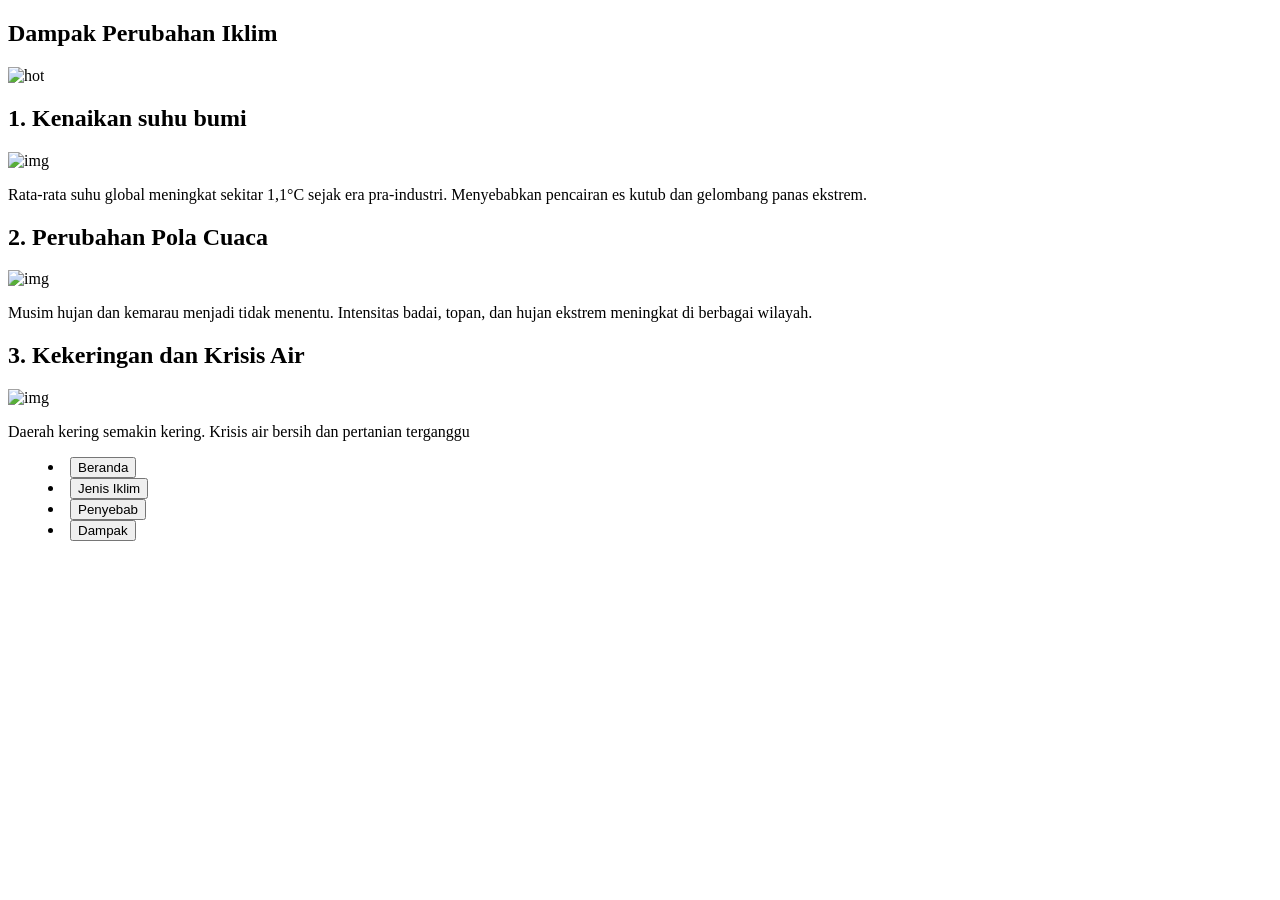
==== dampak/index.html @ c879139a "webcuy" ====
<!DOCTYPE html><html lang="en"> <head><meta charset="utf-8"><link rel="icon" type="image/svg+xml" href="/favicon.svg"><link rel="icon" href="/favicon.ico"><meta name="viewport" content="width=device-width"><meta name="generator" content="Astro v6.1.3"><title>Infografis</title><link rel="stylesheet" href="/infografis-norliana-saina/_astro/bg.Qd3mL6jk.css"></head> <body class="min-h-screen bg-slate-50 flex items-center justify-center p-4"> <main class="w-full max-w-105 h-200 bg-no-repeat bg-cover bg-center rounded-3xl shadow-xl overflow-hidden flex flex-col justify-between" style="background-image: url(/infografis-norliana-saina/_astro/bg.DWAnFoIz.png)"> <section class="flex-1 flex flex-col py-8 gap-4">  <header> <h1 class="h-15 font-black text-3xl text-center px-20 text-[#023D67]">
Dampak Perubahan Iklim
</h1> <div class="w-full flex justify-center"> <img src="/infografis-norliana-saina/_astro/hot.CMorAWxI_3IsmW.webp" alt="hot" loading="lazy" decoding="async" width="150" height="150"> </div> </header> <main class="flex flex-col gap-10 px-4"> <div class="relative"> <h1 class="text-sm font-bold bg-[#FFC2BD] w-fit px-7 py-3 rounded-2xl absolute right-5 bottom-24">1. Kenaikan suhu bumi</h1> <div class="flex bg-[#FFEEEE] rounded-2xl gap-4 px-4 py-2 items-center"> <img src="/infografis-norliana-saina/_astro/erhot.DymVqB3u_Z1nteyw.webp" alt="img" loading="lazy" decoding="async" width="91" height="97"> <p class="text-sm text-justify">Rata-rata suhu global meningkat sekitar 1,1°C sejak era pra-industri. Menyebabkan pencairan es kutub dan gelombang panas ekstrem.</p> </div> </div> <div class="relative"> <h1 class="text-sm font-bold bg-[#FFC2BD] w-fit px-7 py-3 rounded-2xl absolute right-5 bottom-24">2. Perubahan Pola Cuaca</h1> <div class="flex bg-[#FFEEEE] rounded-2xl gap-4 px-4 py-2 items-center"> <img src="/infografis-norliana-saina/_astro/cloud.qaoGCnKx_ZLErIx.webp" alt="img" loading="lazy" decoding="async" width="91" height="91"> <p class="text-sm text-justify">Musim hujan dan kemarau menjadi tidak menentu. Intensitas badai, topan, dan hujan ekstrem meningkat di berbagai wilayah.</p> </div> </div> <div class="relative"> <h1 class="text-sm font-bold bg-[#FFC2BD] w-fit px-7 py-3 rounded-2xl absolute right-5 bottom-24">3. Kekeringan dan Krisis Air</h1> <div class="flex bg-[#FFEEEE] rounded-2xl gap-4 px-4 py-2 items-center"> <img src="/infografis-norliana-saina/_astro/dedtree.DU8UoXkV_Z10Db6I.webp" alt="img" loading="lazy" decoding="async" width="77" height="91"> <p class="text-sm text-justify">Daerah kering semakin kering. Krisis air bersih dan pertanian terganggu</p> </div> </div> </main>  </section> <nav class="bg-[#0C3C1C] w-full py-4"> <menu class="flex gap-4 justify-center"> <li> <a href="/"><button class="text-white bg-[#A4D2B430] px-4 py-4 rounded-4xl text-xs">Beranda</button></a> </li> <li> <a href="/jenis"><button class="text-white bg-[#A4D2B430] px-4 py-4 rounded-4xl text-xs">Jenis Iklim</button></a> </li> <li> <a href="/penyebab"><button class="text-white bg-[#A4D2B430] px-4 py-4 rounded-4xl text-xs">Penyebab</button></a> </li> <li> <a href="/dampak"><button class="text-white bg-[#A4D2B430] px-4 py-4 rounded-4xl text-xs">Dampak</button></a> </li> </menu> </nav> </main> </body></html>
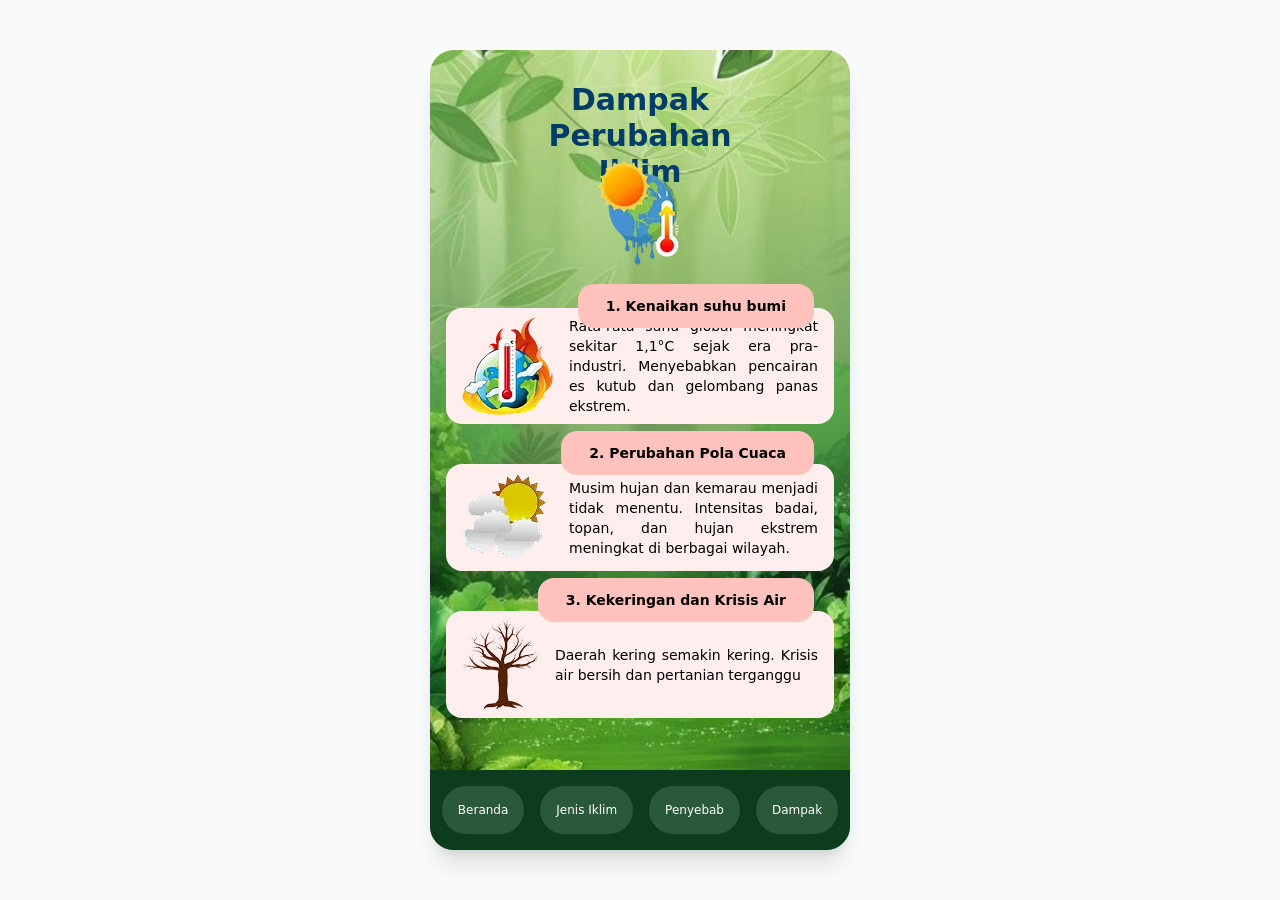
==== commit 87757d3e: "root" ====
--- a/dampak/index.html
+++ b/dampak/index.html
@@ -1,3 +1,3 @@
-<!DOCTYPE html><html lang="en"> <head><meta charset="utf-8"><link rel="icon" type="image/svg+xml" href="/favicon.svg"><link rel="icon" href="/favicon.ico"><meta name="viewport" content="width=device-width"><meta name="generator" content="Astro v6.1.3"><title>Infografis</title><link rel="stylesheet" href="/infografis-norliana-saina/_astro/bg.Qd3mL6jk.css"></head> <body class="min-h-screen bg-slate-50 flex items-center justify-center p-4"> <main class="w-full max-w-105 h-200 bg-no-repeat bg-cover bg-center rounded-3xl shadow-xl overflow-hidden flex flex-col justify-between" style="background-image: url(/infografis-norliana-saina/_astro/bg.DWAnFoIz.png)"> <section class="flex-1 flex flex-col py-8 gap-4">  <header> <h1 class="h-15 font-black text-3xl text-center px-20 text-[#023D67]">
+<!DOCTYPE html><html lang="en"> <head><meta charset="utf-8"><link rel="icon" type="image/svg+xml" href="/favicon.svg"><link rel="icon" href="/favicon.ico"><meta name="viewport" content="width=device-width"><meta name="generator" content="Astro v6.1.3"><title>Infografis</title><link rel="stylesheet" href="/_astro/bg.Qd3mL6jk.css"></head> <body class="min-h-screen bg-slate-50 flex items-center justify-center p-4"> <main class="w-full max-w-105 h-200 bg-no-repeat bg-cover bg-center rounded-3xl shadow-xl overflow-hidden flex flex-col justify-between" style="background-image: url(/_astro/bg.DWAnFoIz.png)"> <section class="flex-1 flex flex-col py-8 gap-4">  <header> <h1 class="h-15 font-black text-3xl text-center px-20 text-[#023D67]">
 Dampak Perubahan Iklim
-</h1> <div class="w-full flex justify-center"> <img src="/infografis-norliana-saina/_astro/hot.CMorAWxI_3IsmW.webp" alt="hot" loading="lazy" decoding="async" width="150" height="150"> </div> </header> <main class="flex flex-col gap-10 px-4"> <div class="relative"> <h1 class="text-sm font-bold bg-[#FFC2BD] w-fit px-7 py-3 rounded-2xl absolute right-5 bottom-24">1. Kenaikan suhu bumi</h1> <div class="flex bg-[#FFEEEE] rounded-2xl gap-4 px-4 py-2 items-center"> <img src="/infografis-norliana-saina/_astro/erhot.DymVqB3u_Z1nteyw.webp" alt="img" loading="lazy" decoding="async" width="91" height="97"> <p class="text-sm text-justify">Rata-rata suhu global meningkat sekitar 1,1°C sejak era pra-industri. Menyebabkan pencairan es kutub dan gelombang panas ekstrem.</p> </div> </div> <div class="relative"> <h1 class="text-sm font-bold bg-[#FFC2BD] w-fit px-7 py-3 rounded-2xl absolute right-5 bottom-24">2. Perubahan Pola Cuaca</h1> <div class="flex bg-[#FFEEEE] rounded-2xl gap-4 px-4 py-2 items-center"> <img src="/infografis-norliana-saina/_astro/cloud.qaoGCnKx_ZLErIx.webp" alt="img" loading="lazy" decoding="async" width="91" height="91"> <p class="text-sm text-justify">Musim hujan dan kemarau menjadi tidak menentu. Intensitas badai, topan, dan hujan ekstrem meningkat di berbagai wilayah.</p> </div> </div> <div class="relative"> <h1 class="text-sm font-bold bg-[#FFC2BD] w-fit px-7 py-3 rounded-2xl absolute right-5 bottom-24">3. Kekeringan dan Krisis Air</h1> <div class="flex bg-[#FFEEEE] rounded-2xl gap-4 px-4 py-2 items-center"> <img src="/infografis-norliana-saina/_astro/dedtree.DU8UoXkV_Z10Db6I.webp" alt="img" loading="lazy" decoding="async" width="77" height="91"> <p class="text-sm text-justify">Daerah kering semakin kering. Krisis air bersih dan pertanian terganggu</p> </div> </div> </main>  </section> <nav class="bg-[#0C3C1C] w-full py-4"> <menu class="flex gap-4 justify-center"> <li> <a href="/"><button class="text-white bg-[#A4D2B430] px-4 py-4 rounded-4xl text-xs">Beranda</button></a> </li> <li> <a href="/jenis"><button class="text-white bg-[#A4D2B430] px-4 py-4 rounded-4xl text-xs">Jenis Iklim</button></a> </li> <li> <a href="/penyebab"><button class="text-white bg-[#A4D2B430] px-4 py-4 rounded-4xl text-xs">Penyebab</button></a> </li> <li> <a href="/dampak"><button class="text-white bg-[#A4D2B430] px-4 py-4 rounded-4xl text-xs">Dampak</button></a> </li> </menu> </nav> </main> </body></html>+</h1> <div class="w-full flex justify-center"> <img src="/_astro/hot.CMorAWxI_Z28eQx7.webp" alt="hot" loading="lazy" decoding="async" width="150" height="150"> </div> </header> <main class="flex flex-col gap-10 px-4"> <div class="relative"> <h1 class="text-sm font-bold bg-[#FFC2BD] w-fit px-7 py-3 rounded-2xl absolute right-5 bottom-24">1. Kenaikan suhu bumi</h1> <div class="flex bg-[#FFEEEE] rounded-2xl gap-4 px-4 py-2 items-center"> <img src="/_astro/erhot.DymVqB3u_19YUg6.webp" alt="img" loading="lazy" decoding="async" width="91" height="97"> <p class="text-sm text-justify">Rata-rata suhu global meningkat sekitar 1,1°C sejak era pra-industri. Menyebabkan pencairan es kutub dan gelombang panas ekstrem.</p> </div> </div> <div class="relative"> <h1 class="text-sm font-bold bg-[#FFC2BD] w-fit px-7 py-3 rounded-2xl absolute right-5 bottom-24">2. Perubahan Pola Cuaca</h1> <div class="flex bg-[#FFEEEE] rounded-2xl gap-4 px-4 py-2 items-center"> <img src="/_astro/cloud.qaoGCnKx_Z188KYP.webp" alt="img" loading="lazy" decoding="async" width="91" height="91"> <p class="text-sm text-justify">Musim hujan dan kemarau menjadi tidak menentu. Intensitas badai, topan, dan hujan ekstrem meningkat di berbagai wilayah.</p> </div> </div> <div class="relative"> <h1 class="text-sm font-bold bg-[#FFC2BD] w-fit px-7 py-3 rounded-2xl absolute right-5 bottom-24">3. Kekeringan dan Krisis Air</h1> <div class="flex bg-[#FFEEEE] rounded-2xl gap-4 px-4 py-2 items-center"> <img src="/_astro/dedtree.DU8UoXkV_1hPX1j.webp" alt="img" loading="lazy" decoding="async" width="77" height="91"> <p class="text-sm text-justify">Daerah kering semakin kering. Krisis air bersih dan pertanian terganggu</p> </div> </div> </main>  </section> <nav class="bg-[#0C3C1C] w-full py-4"> <menu class="flex gap-4 justify-center"> <li> <a href="/"><button class="text-white bg-[#A4D2B430] px-4 py-4 rounded-4xl text-xs">Beranda</button></a> </li> <li> <a href="/jenis"><button class="text-white bg-[#A4D2B430] px-4 py-4 rounded-4xl text-xs">Jenis Iklim</button></a> </li> <li> <a href="/penyebab"><button class="text-white bg-[#A4D2B430] px-4 py-4 rounded-4xl text-xs">Penyebab</button></a> </li> <li> <a href="/dampak"><button class="text-white bg-[#A4D2B430] px-4 py-4 rounded-4xl text-xs">Dampak</button></a> </li> </menu> </nav> </main> </body></html>
--- a/_astro/bg.Qd3mL6jk.css
+++ b/_astro/bg.Qd3mL6jk.css
@@ -0,0 +1 @@
+@layer properties{@supports (((-webkit-hyphens:none)) and (not (margin-trim:inline))) or ((-moz-orient:inline) and (not (color:rgb(from red r g b)))){*,:before,:after,::backdrop{--tw-font-weight:initial;--tw-shadow:0 0 #0000;--tw-shadow-color:initial;--tw-shadow-alpha:100%;--tw-inset-shadow:0 0 #0000;--tw-inset-shadow-color:initial;--tw-inset-shadow-alpha:100%;--tw-ring-color:initial;--tw-ring-shadow:0 0 #0000;--tw-inset-ring-color:initial;--tw-inset-ring-shadow:0 0 #0000;--tw-ring-inset:initial;--tw-ring-offset-width:0px;--tw-ring-offset-color:#fff;--tw-ring-offset-shadow:0 0 #0000;--tw-text-shadow-color:initial;--tw-text-shadow-alpha:100%}}}@layer theme{:root,:host{--font-sans:ui-sans-serif, system-ui, sans-serif, "Apple Color Emoji", "Segoe UI Emoji", "Segoe UI Symbol", "Noto Color Emoji";--font-serif:ui-serif, Georgia, Cambria, "Times New Roman", Times, serif;--font-mono:ui-monospace, SFMono-Regular, Menlo, Monaco, Consolas, "Liberation Mono", "Courier New", monospace;--color-slate-50:oklch(98.4% .003 247.858);--color-white:#fff;--spacing:.25rem;--container-xs:20rem;--text-xs:.75rem;--text-xs--line-height:calc(1 / .75);--text-sm:.875rem;--text-sm--line-height:calc(1.25 / .875);--text-2xl:1.5rem;--text-2xl--line-height:calc(2 / 1.5);--text-3xl:1.875rem;--text-3xl--line-height: 1.2 ;--text-4xl:2.25rem;--text-4xl--line-height:calc(2.5 / 2.25);--font-weight-bold:700;--font-weight-black:900;--radius-2xl:1rem;--radius-3xl:1.5rem;--radius-4xl:2rem;--default-font-family:var(--font-sans);--default-mono-font-family:var(--font-mono)}}@layer base{*,:after,:before,::backdrop{box-sizing:border-box;border:0 solid;margin:0;padding:0}::file-selector-button{box-sizing:border-box;border:0 solid;margin:0;padding:0}html,:host{-webkit-text-size-adjust:100%;tab-size:4;line-height:1.5;font-family:var(--default-font-family,ui-sans-serif, system-ui, sans-serif, "Apple Color Emoji", "Segoe UI Emoji", "Segoe UI Symbol", "Noto Color Emoji");font-feature-settings:var(--default-font-feature-settings,normal);font-variation-settings:var(--default-font-variation-settings,normal);-webkit-tap-highlight-color:transparent}hr{height:0;color:inherit;border-top-width:1px}abbr:where([title]){-webkit-text-decoration:underline dotted;text-decoration:underline dotted}h1,h2,h3,h4,h5,h6{font-size:inherit;font-weight:inherit}a{color:inherit;-webkit-text-decoration:inherit;text-decoration:inherit}b,strong{font-weight:bolder}code,kbd,samp,pre{font-family:var(--default-mono-font-family,ui-monospace, SFMono-Regular, Menlo, Monaco, Consolas, "Liberation Mono", "Courier New", monospace);font-feature-settings:var(--default-mono-font-feature-settings,normal);font-variation-settings:var(--default-mono-font-variation-settings,normal);font-size:1em}small{font-size:80%}sub,sup{vertical-align:baseline;font-size:75%;line-height:0;position:relative}sub{bottom:-.25em}sup{top:-.5em}table{text-indent:0;border-color:inherit;border-collapse:collapse}:-moz-focusring{outline:auto}progress{vertical-align:baseline}summary{display:list-item}ol,ul,menu{list-style:none}img,svg,video,canvas,audio,iframe,embed,object{vertical-align:middle;display:block}img,video{max-width:100%;height:auto}button,input,select,optgroup,textarea{font:inherit;font-feature-settings:inherit;font-variation-settings:inherit;letter-spacing:inherit;color:inherit;opacity:1;background-color:#0000;border-radius:0}::file-selector-button{font:inherit;font-feature-settings:inherit;font-variation-settings:inherit;letter-spacing:inherit;color:inherit;opacity:1;background-color:#0000;border-radius:0}:where(select:is([multiple],[size])) optgroup{font-weight:bolder}:where(select:is([multiple],[size])) optgroup option{padding-inline-start:20px}::file-selector-button{margin-inline-end:4px}::placeholder{opacity:1}@supports (not ((-webkit-appearance:-apple-pay-button))) or (contain-intrinsic-size:1px){::placeholder{color:currentColor}@supports (color:color-mix(in lab,red,red)){::placeholder{color:color-mix(in oklab,currentcolor 50%,transparent)}}}textarea{resize:vertical}::-webkit-search-decoration{-webkit-appearance:none}::-webkit-date-and-time-value{min-height:1lh;text-align:inherit}::-webkit-datetime-edit{display:inline-flex}::-webkit-datetime-edit-fields-wrapper{padding:0}::-webkit-datetime-edit{padding-block:0}::-webkit-datetime-edit-year-field{padding-block:0}::-webkit-datetime-edit-month-field{padding-block:0}::-webkit-datetime-edit-day-field{padding-block:0}::-webkit-datetime-edit-hour-field{padding-block:0}::-webkit-datetime-edit-minute-field{padding-block:0}::-webkit-datetime-edit-second-field{padding-block:0}::-webkit-datetime-edit-millisecond-field{padding-block:0}::-webkit-datetime-edit-meridiem-field{padding-block:0}::-webkit-calendar-picker-indicator{line-height:1}:-moz-ui-invalid{box-shadow:none}button,input:where([type=button],[type=reset],[type=submit]){appearance:button}::file-selector-button{appearance:button}::-webkit-inner-spin-button{height:auto}::-webkit-outer-spin-button{height:auto}[hidden]:where(:not([hidden=until-found])){display:none!important}}@layer components;@layer utilities{.absolute{position:absolute}.relative{position:relative}.static{position:static}.top-3{top:calc(var(--spacing) * 3)}.top-6{top:calc(var(--spacing) * 6)}.top-13{top:calc(var(--spacing) * 13)}.top-15{top:calc(var(--spacing) * 15)}.top-19{top:calc(var(--spacing) * 19)}.top-20{top:calc(var(--spacing) * 20)}.top-25{top:calc(var(--spacing) * 25)}.top-55{top:calc(var(--spacing) * 55)}.top-60{top:calc(var(--spacing) * 60)}.top-65{top:calc(var(--spacing) * 65)}.right-0{right:calc(var(--spacing) * 0)}.right-3{right:calc(var(--spacing) * 3)}.right-5{right:calc(var(--spacing) * 5)}.bottom-24{bottom:calc(var(--spacing) * 24)}.left-3{left:calc(var(--spacing) * 3)}.left-5{left:calc(var(--spacing) * 5)}.left-6{left:calc(var(--spacing) * 6)}.flex{display:flex}.h-15{height:calc(var(--spacing) * 15)}.h-43{height:calc(var(--spacing) * 43)}.h-52\.5{height:calc(var(--spacing) * 52.5)}.h-190{height:calc(var(--spacing) * 190)}.h-200{height:calc(var(--spacing) * 200)}.min-h-screen{min-height:100vh}.w-37\.5{width:calc(var(--spacing) * 37.5)}.w-60{width:calc(var(--spacing) * 60)}.w-69{width:calc(var(--spacing) * 69)}.w-fit{width:fit-content}.w-full{width:100%}.w-xs{width:var(--container-xs)}.max-w-105{max-width:calc(var(--spacing) * 105)}.flex-1{flex:1}.cursor-pointer{cursor:pointer}.flex-col{flex-direction:column}.items-center{align-items:center}.justify-between{justify-content:space-between}.justify-center{justify-content:center}.gap-2{gap:calc(var(--spacing) * 2)}.gap-4{gap:calc(var(--spacing) * 4)}.gap-6{gap:calc(var(--spacing) * 6)}.gap-10{gap:calc(var(--spacing) * 10)}.overflow-hidden{overflow:hidden}.rounded-2xl{border-radius:var(--radius-2xl)}.rounded-3xl{border-radius:var(--radius-3xl)}.rounded-4xl{border-radius:var(--radius-4xl)}.rounded-tl-2xl{border-top-left-radius:var(--radius-2xl)}.rounded-tl-full{border-top-left-radius:3.40282e38px}.rounded-tr-2xl{border-top-right-radius:var(--radius-2xl)}.rounded-tr-full{border-top-right-radius:3.40282e38px}.rounded-br-2xl{border-bottom-right-radius:var(--radius-2xl)}.rounded-br-full{border-bottom-right-radius:3.40282e38px}.rounded-bl-2xl{border-bottom-left-radius:var(--radius-2xl)}.rounded-bl-full{border-bottom-left-radius:3.40282e38px}.bg-\[\#0C3C1C\]{background-color:#0c3c1c}.bg-\[\#00000025\]{background-color:#00000025}.bg-\[\#436130\]{background-color:#436130}.bg-\[\#A4D2B430\]{background-color:#a4d2b430}.bg-\[\#FFC2BD\]{background-color:#ffc2bd}.bg-\[\#FFDF99\]{background-color:#ffdf99}.bg-\[\#FFEEEE\]{background-color:#fee}.bg-slate-50{background-color:var(--color-slate-50)}.bg-cover{background-size:cover}.bg-center{background-position:50%}.bg-no-repeat{background-repeat:no-repeat}.p-4{padding:calc(var(--spacing) * 4)}.px-4{padding-inline:calc(var(--spacing) * 4)}.px-6{padding-inline:calc(var(--spacing) * 6)}.px-7{padding-inline:calc(var(--spacing) * 7)}.px-10{padding-inline:calc(var(--spacing) * 10)}.px-20{padding-inline:calc(var(--spacing) * 20)}.py-2{padding-block:calc(var(--spacing) * 2)}.py-3{padding-block:calc(var(--spacing) * 3)}.py-4{padding-block:calc(var(--spacing) * 4)}.py-8{padding-block:calc(var(--spacing) * 8)}.text-center{text-align:center}.text-justify{text-align:justify}.font-serif{font-family:var(--font-serif)}.text-2xl{font-size:var(--text-2xl);line-height:var(--tw-leading,var(--text-2xl--line-height))}.text-3xl{font-size:var(--text-3xl);line-height:var(--tw-leading,var(--text-3xl--line-height))}.text-4xl{font-size:var(--text-4xl);line-height:var(--tw-leading,var(--text-4xl--line-height))}.text-sm{font-size:var(--text-sm);line-height:var(--tw-leading,var(--text-sm--line-height))}.text-xs{font-size:var(--text-xs);line-height:var(--tw-leading,var(--text-xs--line-height))}.font-black{--tw-font-weight:var(--font-weight-black);font-weight:var(--font-weight-black)}.font-bold{--tw-font-weight:var(--font-weight-bold);font-weight:var(--font-weight-bold)}.text-\[\#2EA2F5\]{color:#2ea2f5}.text-\[\#023D67\]{color:#023d67}.text-\[\#173801\]{color:#173801}.text-white{color:var(--color-white)}.shadow-xl{--tw-shadow:0 20px 25px -5px var(--tw-shadow-color,#0000001a), 0 8px 10px -6px var(--tw-shadow-color,#0000001a);box-shadow:var(--tw-inset-shadow),var(--tw-inset-ring-shadow),var(--tw-ring-offset-shadow),var(--tw-ring-shadow),var(--tw-shadow)}.text-shadow-lg{text-shadow:0px 1px 2px var(--tw-text-shadow-color,#0000001a),0px 3px 2px var(--tw-text-shadow-color,#0000001a),0px 4px 8px var(--tw-text-shadow-color,#0000001a)}}@property --tw-font-weight{syntax:"*";inherits:false}@property --tw-shadow{syntax:"*";inherits:false;initial-value:0 0 #0000}@property --tw-shadow-color{syntax:"*";inherits:false}@property --tw-shadow-alpha{syntax:"<percentage>";inherits:false;initial-value:100%}@property --tw-inset-shadow{syntax:"*";inherits:false;initial-value:0 0 #0000}@property --tw-inset-shadow-color{syntax:"*";inherits:false}@property --tw-inset-shadow-alpha{syntax:"<percentage>";inherits:false;initial-value:100%}@property --tw-ring-color{syntax:"*";inherits:false}@property --tw-ring-shadow{syntax:"*";inherits:false;initial-value:0 0 #0000}@property --tw-inset-ring-color{syntax:"*";inherits:false}@property --tw-inset-ring-shadow{syntax:"*";inherits:false;initial-value:0 0 #0000}@property --tw-ring-inset{syntax:"*";inherits:false}@property --tw-ring-offset-width{syntax:"<length>";inherits:false;initial-value:0}@property --tw-ring-offset-color{syntax:"*";inherits:false;initial-value:#fff}@property --tw-ring-offset-shadow{syntax:"*";inherits:false;initial-value:0 0 #0000}@property --tw-text-shadow-color{syntax:"*";inherits:false}@property --tw-text-shadow-alpha{syntax:"<percentage>";inherits:false;initial-value:100%}
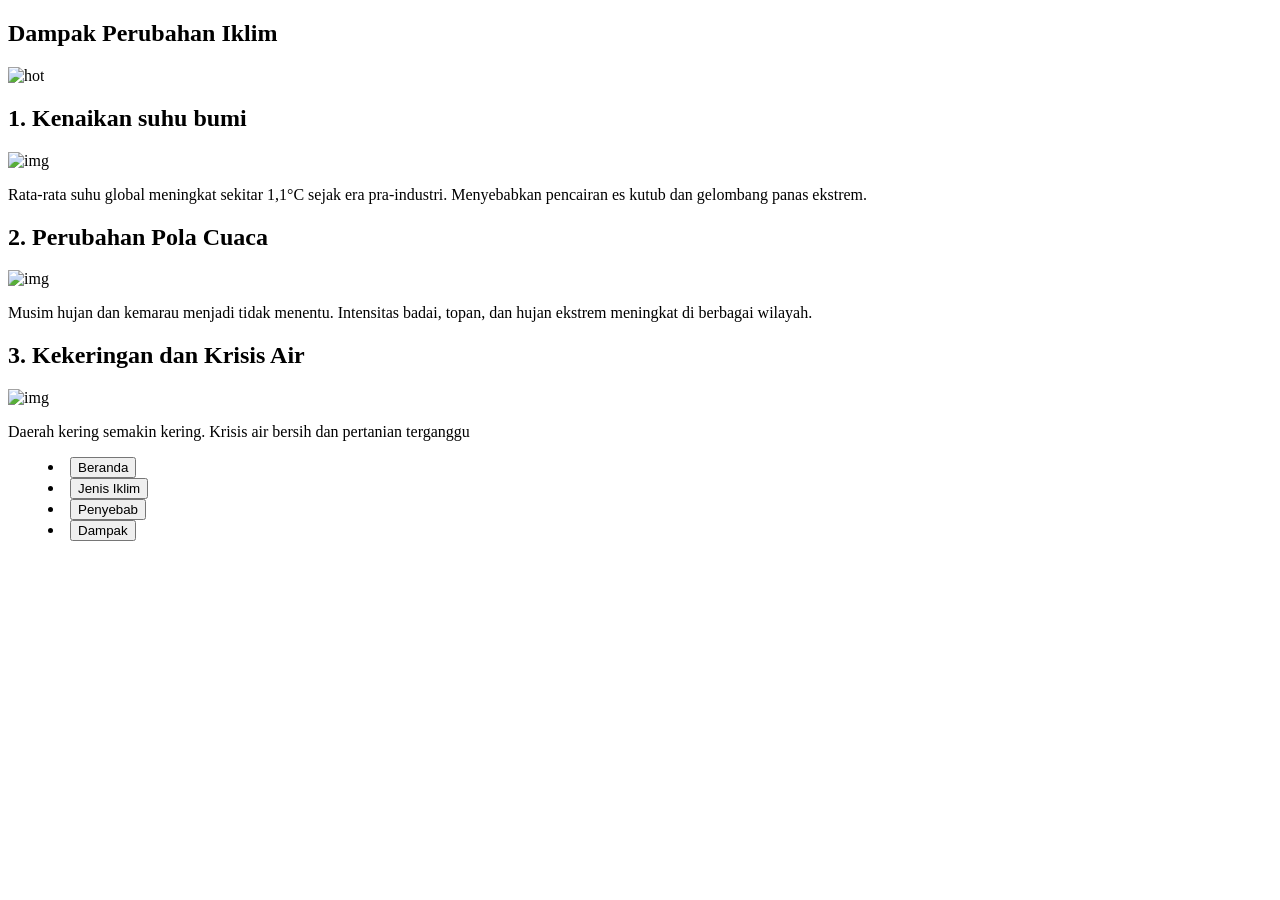
==== commit 5af651d5: "baru lagi" ====
--- a/dampak/index.html
+++ b/dampak/index.html
@@ -1,3 +1,3 @@
-<!DOCTYPE html><html lang="en"> <head><meta charset="utf-8"><link rel="icon" type="image/svg+xml" href="/favicon.svg"><link rel="icon" href="/favicon.ico"><meta name="viewport" content="width=device-width"><meta name="generator" content="Astro v6.1.3"><title>Infografis</title><link rel="stylesheet" href="/_astro/bg.Qd3mL6jk.css"></head> <body class="min-h-screen bg-slate-50 flex items-center justify-center p-4"> <main class="w-full max-w-105 h-200 bg-no-repeat bg-cover bg-center rounded-3xl shadow-xl overflow-hidden flex flex-col justify-between" style="background-image: url(/_astro/bg.DWAnFoIz.png)"> <section class="flex-1 flex flex-col py-8 gap-4">  <header> <h1 class="h-15 font-black text-3xl text-center px-20 text-[#023D67]">
+<!DOCTYPE html><html lang="en"> <head><meta charset="utf-8"><link rel="icon" type="image/svg+xml" href="/favicon.svg"><link rel="icon" href="/favicon.ico"><meta name="viewport" content="width=device-width"><meta name="generator" content="Astro v6.1.3"><title>Infografis</title><link rel="stylesheet" href="/infografis-norliana-saina/_astro/bg.Qd3mL6jk.css"></head> <body class="min-h-screen bg-slate-50 flex items-center justify-center p-4"> <main class="w-full max-w-105 h-200 bg-no-repeat bg-cover bg-center rounded-3xl shadow-xl overflow-hidden flex flex-col justify-between" style="background-image: url(/infografis-norliana-saina/_astro/bg.DWAnFoIz.png)"> <section class="flex-1 flex flex-col py-8 gap-4">  <header> <h1 class="h-15 font-black text-3xl text-center px-20 text-[#023D67]">
 Dampak Perubahan Iklim
-</h1> <div class="w-full flex justify-center"> <img src="/_astro/hot.CMorAWxI_Z28eQx7.webp" alt="hot" loading="lazy" decoding="async" width="150" height="150"> </div> </header> <main class="flex flex-col gap-10 px-4"> <div class="relative"> <h1 class="text-sm font-bold bg-[#FFC2BD] w-fit px-7 py-3 rounded-2xl absolute right-5 bottom-24">1. Kenaikan suhu bumi</h1> <div class="flex bg-[#FFEEEE] rounded-2xl gap-4 px-4 py-2 items-center"> <img src="/_astro/erhot.DymVqB3u_19YUg6.webp" alt="img" loading="lazy" decoding="async" width="91" height="97"> <p class="text-sm text-justify">Rata-rata suhu global meningkat sekitar 1,1°C sejak era pra-industri. Menyebabkan pencairan es kutub dan gelombang panas ekstrem.</p> </div> </div> <div class="relative"> <h1 class="text-sm font-bold bg-[#FFC2BD] w-fit px-7 py-3 rounded-2xl absolute right-5 bottom-24">2. Perubahan Pola Cuaca</h1> <div class="flex bg-[#FFEEEE] rounded-2xl gap-4 px-4 py-2 items-center"> <img src="/_astro/cloud.qaoGCnKx_Z188KYP.webp" alt="img" loading="lazy" decoding="async" width="91" height="91"> <p class="text-sm text-justify">Musim hujan dan kemarau menjadi tidak menentu. Intensitas badai, topan, dan hujan ekstrem meningkat di berbagai wilayah.</p> </div> </div> <div class="relative"> <h1 class="text-sm font-bold bg-[#FFC2BD] w-fit px-7 py-3 rounded-2xl absolute right-5 bottom-24">3. Kekeringan dan Krisis Air</h1> <div class="flex bg-[#FFEEEE] rounded-2xl gap-4 px-4 py-2 items-center"> <img src="/_astro/dedtree.DU8UoXkV_1hPX1j.webp" alt="img" loading="lazy" decoding="async" width="77" height="91"> <p class="text-sm text-justify">Daerah kering semakin kering. Krisis air bersih dan pertanian terganggu</p> </div> </div> </main>  </section> <nav class="bg-[#0C3C1C] w-full py-4"> <menu class="flex gap-4 justify-center"> <li> <a href="/"><button class="text-white bg-[#A4D2B430] px-4 py-4 rounded-4xl text-xs">Beranda</button></a> </li> <li> <a href="/jenis"><button class="text-white bg-[#A4D2B430] px-4 py-4 rounded-4xl text-xs">Jenis Iklim</button></a> </li> <li> <a href="/penyebab"><button class="text-white bg-[#A4D2B430] px-4 py-4 rounded-4xl text-xs">Penyebab</button></a> </li> <li> <a href="/dampak"><button class="text-white bg-[#A4D2B430] px-4 py-4 rounded-4xl text-xs">Dampak</button></a> </li> </menu> </nav> </main> </body></html>+</h1> <div class="w-full flex justify-center"> <img src="/infografis-norliana-saina/_astro/hot.CMorAWxI_3IsmW.webp" alt="hot" loading="lazy" decoding="async" width="150" height="150"> </div> </header> <main class="flex flex-col gap-10 px-4"> <div class="relative"> <h1 class="text-sm font-bold bg-[#FFC2BD] w-fit px-7 py-3 rounded-2xl absolute right-5 bottom-24">1. Kenaikan suhu bumi</h1> <div class="flex bg-[#FFEEEE] rounded-2xl gap-4 px-4 py-2 items-center"> <img src="/infografis-norliana-saina/_astro/erhot.DymVqB3u_Z1nteyw.webp" alt="img" loading="lazy" decoding="async" width="91" height="97"> <p class="text-sm text-justify">Rata-rata suhu global meningkat sekitar 1,1°C sejak era pra-industri. Menyebabkan pencairan es kutub dan gelombang panas ekstrem.</p> </div> </div> <div class="relative"> <h1 class="text-sm font-bold bg-[#FFC2BD] w-fit px-7 py-3 rounded-2xl absolute right-5 bottom-24">2. Perubahan Pola Cuaca</h1> <div class="flex bg-[#FFEEEE] rounded-2xl gap-4 px-4 py-2 items-center"> <img src="/infografis-norliana-saina/_astro/cloud.qaoGCnKx_ZLErIx.webp" alt="img" loading="lazy" decoding="async" width="91" height="91"> <p class="text-sm text-justify">Musim hujan dan kemarau menjadi tidak menentu. Intensitas badai, topan, dan hujan ekstrem meningkat di berbagai wilayah.</p> </div> </div> <div class="relative"> <h1 class="text-sm font-bold bg-[#FFC2BD] w-fit px-7 py-3 rounded-2xl absolute right-5 bottom-24">3. Kekeringan dan Krisis Air</h1> <div class="flex bg-[#FFEEEE] rounded-2xl gap-4 px-4 py-2 items-center"> <img src="/infografis-norliana-saina/_astro/dedtree.DU8UoXkV_Z10Db6I.webp" alt="img" loading="lazy" decoding="async" width="77" height="91"> <p class="text-sm text-justify">Daerah kering semakin kering. Krisis air bersih dan pertanian terganggu</p> </div> </div> </main>  </section> <nav class="bg-[#0C3C1C] w-full py-4"> <menu class="flex gap-4 justify-center"> <li> <a href="/infografis-norliana-saina/"><button class="text-white bg-[#A4D2B430] px-4 py-4 rounded-4xl text-xs">Beranda</button></a> </li> <li> <a href="/infografis-norliana-saina/jenis"><button class="text-white bg-[#A4D2B430] px-4 py-4 rounded-4xl text-xs">Jenis Iklim</button></a> </li> <li> <a href="/infografis-norliana-saina/penyebab"><button class="text-white bg-[#A4D2B430] px-4 py-4 rounded-4xl text-xs">Penyebab</button></a> </li> <li> <a href="/infografis-norliana-saina/dampak"><button class="text-white bg-[#A4D2B430] px-4 py-4 rounded-4xl text-xs">Dampak</button></a> </li> </menu> </nav> </main> </body></html>
